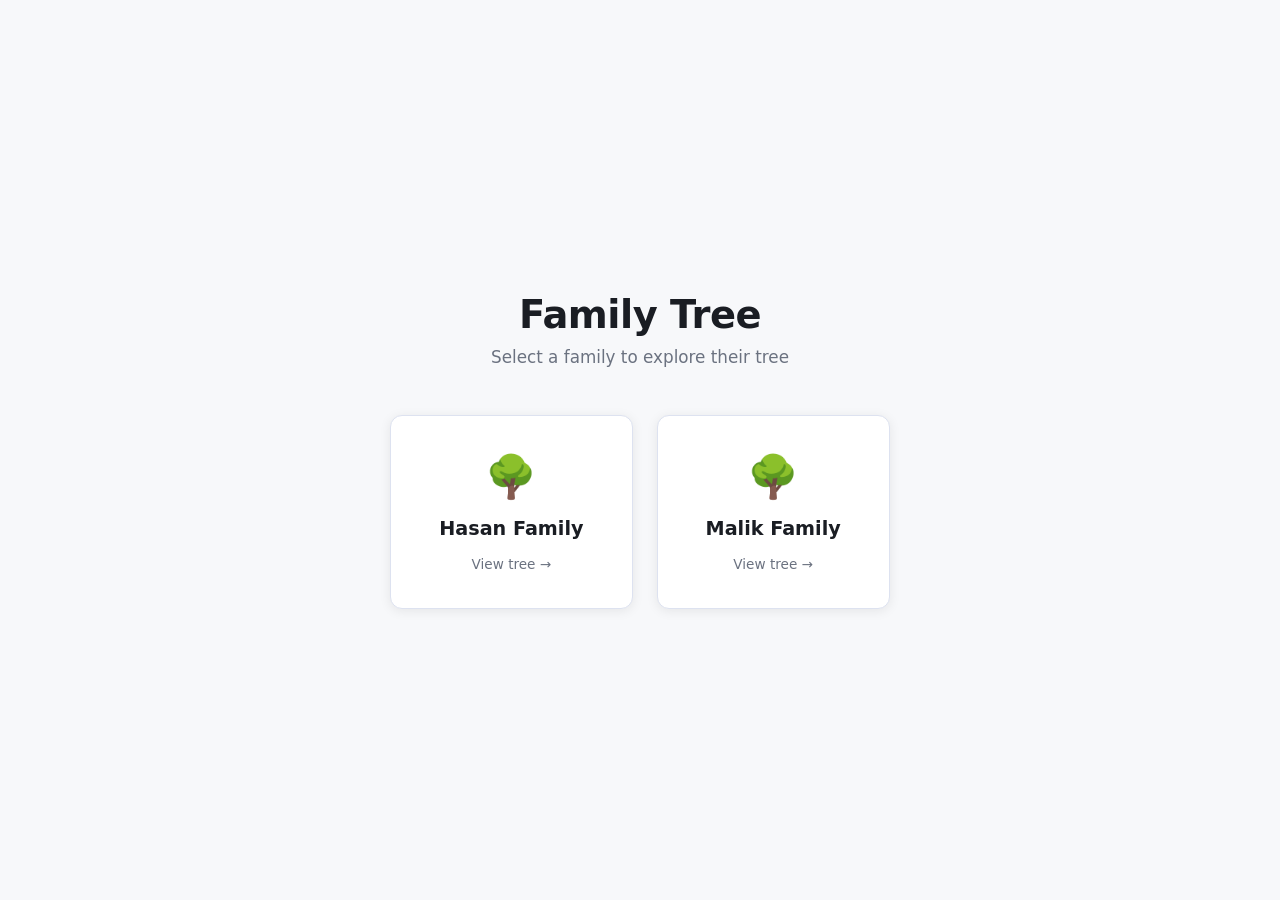
==== index.html @ c28acb2c "hasan malik family tree" ====
<!DOCTYPE html>
<html lang="en">
<head>
  <meta charset="UTF-8" />
  <meta name="viewport" content="width=device-width, initial-scale=1.0" />
  <title>Family Tree</title>
  <link rel="stylesheet" href="style.css" />
</head>
<body>

  <div class="home-page">
    <div class="hero">
      <h1>Family Tree</h1>
      <p>Select a family to explore their tree</p>
    </div>

    <div class="family-cards">
      <a class="family-card" href="tree.html?family=hasan">
        <div class="icon">🌳</div>
        <div class="label">Hasan Family</div>
        <div class="sub">View tree →</div>
      </a>

      <a class="family-card" href="tree.html?family=malik">
        <div class="icon">🌳</div>
        <div class="label">Malik Family</div>
        <div class="sub">View tree →</div>
      </a>
    </div>
  </div>

</body>
</html>
---- style.css ----
/* ── Reset & Base ─────────────────────────────────────────── */
*, *::before, *::after { box-sizing: border-box; margin: 0; padding: 0; }

:root {
  --bg:          #f7f8fa;
  --surface:     #ffffff;
  --primary:     #4f6ef7;
  --primary-h:   #3a58e0;
  --text:        #1a1d23;
  --muted:       #6b7280;
  --line:        #c9d0e3;
  --node-border: #dde2f0;
  --heart:       #e05c7a;
  --radius:      12px;
  --shadow:      0 2px 12px rgba(0,0,0,.08);
  --gap:         28px;   /* length of vertical connector lines */
}

body {
  font-family: 'Segoe UI', system-ui, sans-serif;
  background: var(--bg);
  color: var(--text);
  min-height: 100vh;
}

/* ── Shared Header ────────────────────────────────────────── */
header {
  background: var(--surface);
  border-bottom: 1px solid var(--node-border);
  padding: 18px 32px;
  display: flex;
  align-items: center;
  gap: 16px;
}

header h1 { font-size: 1.25rem; font-weight: 700; }

header a.back {
  text-decoration: none;
  color: var(--primary);
  font-size: 0.9rem;
  font-weight: 500;
}
header a.back:hover { color: var(--primary-h); }

/* ── Home Page ────────────────────────────────────────────── */
.home-page {
  display: flex;
  flex-direction: column;
  align-items: center;
  justify-content: center;
  min-height: 100vh;
  gap: 48px;
  padding: 40px 20px;
}

.home-page .hero h1 {
  font-size: 2.4rem;
  font-weight: 800;
  text-align: center;
  letter-spacing: -0.5px;
}

.home-page .hero p {
  color: var(--muted);
  text-align: center;
  margin-top: 10px;
  font-size: 1.05rem;
}

.family-cards {
  display: flex;
  gap: 24px;
  flex-wrap: wrap;
  justify-content: center;
}

.family-card {
  display: flex;
  flex-direction: column;
  align-items: center;
  gap: 16px;
  background: var(--surface);
  border: 1px solid var(--node-border);
  border-radius: var(--radius);
  padding: 36px 48px;
  box-shadow: var(--shadow);
  text-decoration: none;
  color: var(--text);
  transition: transform .15s, box-shadow .15s, border-color .15s;
  min-width: 200px;
}

.family-card:hover {
  transform: translateY(-3px);
  box-shadow: 0 6px 24px rgba(0,0,0,.12);
  border-color: var(--primary);
}

.family-card .icon  { font-size: 2.6rem; }
.family-card .label { font-size: 1.2rem; font-weight: 700; }
.family-card .sub   { font-size: 0.85rem; color: var(--muted); }

/* ── Tree Page ────────────────────────────────────────────── */
.tree-page {
  display: flex;
  flex-direction: column;
  min-height: 100vh;
}

.tree-canvas {
  flex: 1;
  overflow: auto;
  padding: 48px 32px;
  display: flex;
  justify-content: center;
  align-items: flex-start;
}

/* ── Tree Node ────────────────────────────────────────────── */
.tree-node {
  display: flex;
  flex-direction: column;
  align-items: center;
}

/* Vertical line going down from a node that has children */
.tree-node.has-children > .node-box::after {
  content: '';
  display: block;
  width: 2px;
  height: var(--gap);
  background: var(--line);
  margin: 0 auto;
}

/* ── Children Row ─────────────────────────────────────────── */
.children-row {
  display: flex;
  flex-direction: row;
  align-items: flex-start;
  justify-content: center;
}

/* Each child column */
.child-col {
  display: flex;
  flex-direction: column;
  align-items: center;
  padding: 0 20px;
  position: relative;
}

/* Vertical line: from the horizontal bar down to the child node */
.child-col::before {
  content: '';
  display: block;
  width: 2px;
  height: var(--gap);
  background: var(--line);
  flex-shrink: 0;
}

/* Horizontal bar: each child draws its half, forming a connected line.
   ::after covers from the child's center to the right edge of its column. */
.child-col::after {
  content: '';
  position: absolute;
  top: 0;
  left: 50%;
  right: 0;
  height: 2px;
  background: var(--line);
}

/* Last child: line goes from left edge to center only */
.child-col:last-child::after {
  left: 0;
  right: 50%;
}

/* Only child: no horizontal line needed */
.child-col:only-child::after {
  display: none;
}

/* ── Node Box ─────────────────────────────────────────────── */
.node-box {
  display: flex;
  flex-direction: column;
  align-items: center;
}

/* Blank invisible root — still draws the downward connector line */
.blank-box {
  min-width: 2px;
  min-height: 0;
}

/* ── Regular Name Pill ────────────────────────────────────── */
.node-label {
  background: var(--surface);
  border: 2px solid var(--node-border);
  border-radius: 50px;
  padding: 10px 24px;
  font-size: 0.95rem;
  font-weight: 600;
  white-space: nowrap;
  box-shadow: 0 2px 8px rgba(0,0,0,.06);
  transition: border-color .15s, box-shadow .15s;
  cursor: default;
}

.node-label:hover {
  border-color: var(--primary);
  box-shadow: 0 4px 16px rgba(79,110,247,.15);
}

/* ── Couple Pair ──────────────────────────────────────────── */
.couple-pair {
  display: flex;
  align-items: center;
}

/* Connect the two pills seamlessly around the heart */
.couple-pair .node-label:first-child {
  border-radius: 50px 0 0 50px;
  border-right: none;
}

.couple-pair .node-label:last-child {
  border-radius: 0 50px 50px 0;
  border-left: none;
}

.heart {
  background: var(--surface);
  border-top: 2px solid var(--node-border);
  border-bottom: 2px solid var(--node-border);
  padding: 10px 10px;
  color: var(--heart);
  font-size: 1rem;
  line-height: 1;
  display: flex;
  align-items: center;
  user-select: none;
}

/* ── Status ───────────────────────────────────────────────── */
.status-msg {
  color: var(--muted);
  font-size: 1rem;
  padding: 60px;
  text-align: center;
}
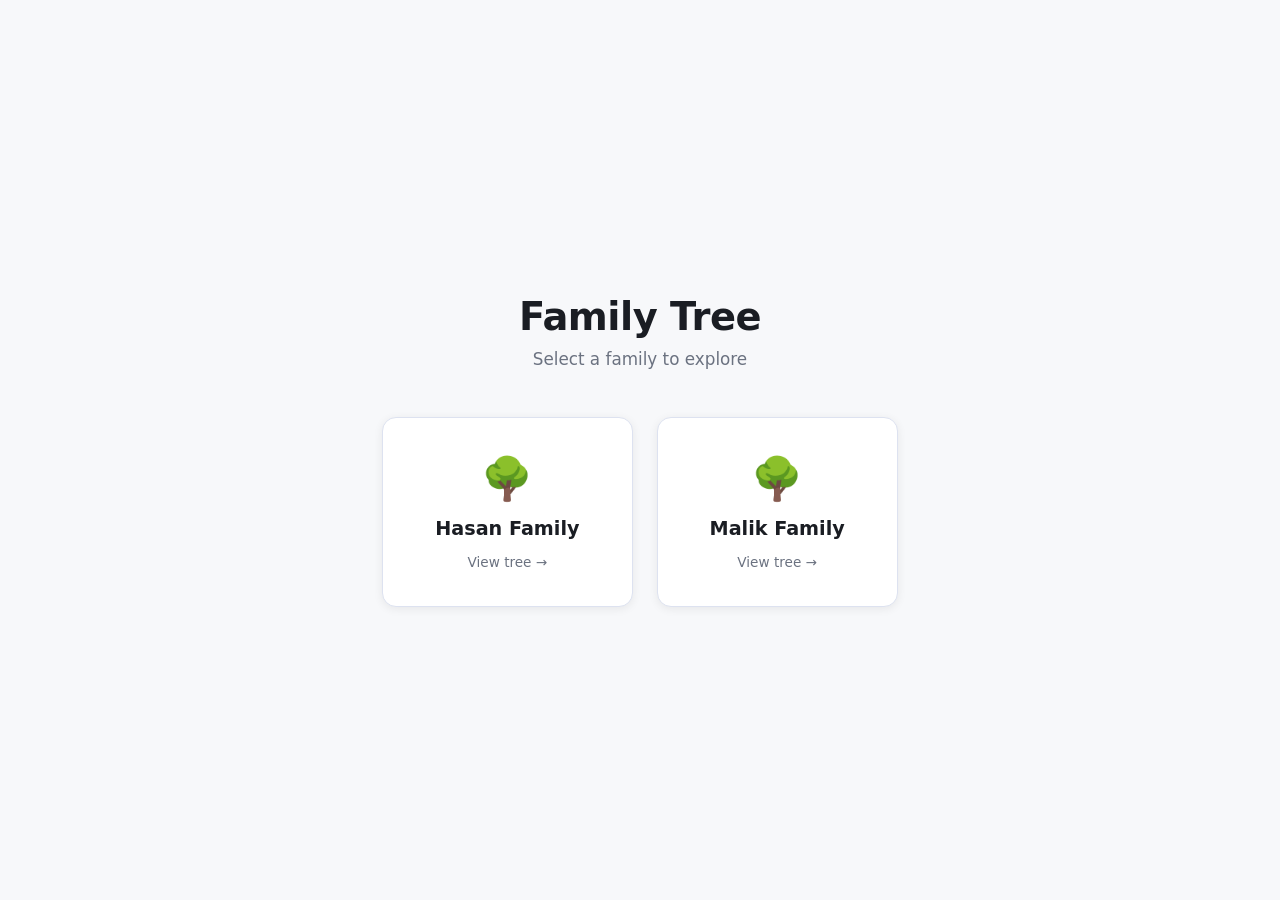
==== commit 13c798e0: "update" ====
--- a/index.html
+++ b/index.html
@@ -11,7 +11,7 @@
   <div class="home-page">
     <div class="hero">
       <h1>Family Tree</h1>
-      <p>Select a family to explore their tree</p>
+      <p>Select a family to explore</p>
     </div>
 
     <div class="family-cards">
@@ -20,7 +20,6 @@
         <div class="label">Hasan Family</div>
         <div class="sub">View tree →</div>
       </a>
-
       <a class="family-card" href="tree.html?family=malik">
         <div class="icon">🌳</div>
         <div class="label">Malik Family</div>
--- a/style.css
+++ b/style.css
@@ -5,15 +5,13 @@
   --bg:          #f7f8fa;
   --surface:     #ffffff;
   --primary:     #4f6ef7;
-  --primary-h:   #3a58e0;
   --text:        #1a1d23;
   --muted:       #6b7280;
   --line:        #c9d0e3;
   --node-border: #dde2f0;
-  --heart:       #e05c7a;
-  --radius:      12px;
-  --shadow:      0 2px 12px rgba(0,0,0,.08);
-  --gap:         28px;   /* length of vertical connector lines */
+  --marriage:    #dc2626;   /* red marriage line */
+  --shadow:      0 2px 10px rgba(0,0,0,.07);
+  --stem:        32px;
 }
 
 body {
@@ -21,9 +19,11 @@
   background: var(--bg);
   color: var(--text);
   min-height: 100vh;
-}
-
-/* ── Shared Header ────────────────────────────────────────── */
+  display: flex;
+  flex-direction: column;
+}
+
+/* ── Header ───────────────────────────────────────────────── */
 header {
   background: var(--surface);
   border-bottom: 1px solid var(--node-border);
@@ -33,7 +33,7 @@
   gap: 16px;
 }
 
-header h1 { font-size: 1.25rem; font-weight: 700; }
+header h1 { font-size: 1.2rem; font-weight: 700; }
 
 header a.back {
   text-decoration: none;
@@ -41,7 +41,7 @@
   font-size: 0.9rem;
   font-weight: 500;
 }
-header a.back:hover { color: var(--primary-h); }
+header a.back:hover { color: #3a58e0; }
 
 /* ── Home Page ────────────────────────────────────────────── */
 .home-page {
@@ -54,14 +54,14 @@
   padding: 40px 20px;
 }
 
-.home-page .hero h1 {
+.hero h1 {
   font-size: 2.4rem;
   font-weight: 800;
   text-align: center;
   letter-spacing: -0.5px;
 }
 
-.home-page .hero p {
+.hero p {
   color: var(--muted);
   text-align: center;
   margin-top: 10px;
@@ -79,11 +79,11 @@
   display: flex;
   flex-direction: column;
   align-items: center;
-  gap: 16px;
+  gap: 14px;
   background: var(--surface);
   border: 1px solid var(--node-border);
-  border-radius: var(--radius);
-  padding: 36px 48px;
+  border-radius: 14px;
+  padding: 36px 52px;
   box-shadow: var(--shadow);
   text-decoration: none;
   color: var(--text);
@@ -93,7 +93,7 @@
 
 .family-card:hover {
   transform: translateY(-3px);
-  box-shadow: 0 6px 24px rgba(0,0,0,.12);
+  box-shadow: 0 8px 28px rgba(0,0,0,.12);
   border-color: var(--primary);
 }
 
@@ -111,7 +111,7 @@
 .tree-canvas {
   flex: 1;
   overflow: auto;
-  padding: 48px 32px;
+  padding: 52px 40px;
   display: flex;
   justify-content: center;
   align-items: flex-start;
@@ -124,12 +124,12 @@
   align-items: center;
 }
 
-/* Vertical line going down from a node that has children */
+/* Vertical stem going down from this node to its children row */
 .tree-node.has-children > .node-box::after {
   content: '';
   display: block;
   width: 2px;
-  height: var(--gap);
+  height: var(--stem);
   background: var(--line);
   margin: 0 auto;
 }
@@ -142,7 +142,6 @@
   justify-content: center;
 }
 
-/* Each child column */
 .child-col {
   display: flex;
   flex-direction: column;
@@ -151,18 +150,17 @@
   position: relative;
 }
 
-/* Vertical line: from the horizontal bar down to the child node */
+/* Vertical stem from horizontal bar down to child */
 .child-col::before {
   content: '';
   display: block;
   width: 2px;
-  height: var(--gap);
+  height: var(--stem);
   background: var(--line);
   flex-shrink: 0;
 }
 
-/* Horizontal bar: each child draws its half, forming a connected line.
-   ::after covers from the child's center to the right edge of its column. */
+/* Horizontal bar — each child draws its half of the bar */
 .child-col::after {
   content: '';
   position: absolute;
@@ -173,16 +171,8 @@
   background: var(--line);
 }
 
-/* Last child: line goes from left edge to center only */
-.child-col:last-child::after {
-  left: 0;
-  right: 50%;
-}
-
-/* Only child: no horizontal line needed */
-.child-col:only-child::after {
-  display: none;
-}
+.child-col:last-child::after  { left: 0; right: 50%; }
+.child-col:only-child::after  { display: none; }
 
 /* ── Node Box ─────────────────────────────────────────────── */
 .node-box {
@@ -191,59 +181,62 @@
   align-items: center;
 }
 
-/* Blank invisible root — still draws the downward connector line */
-.blank-box {
-  min-width: 2px;
-  min-height: 0;
-}
-
-/* ── Regular Name Pill ────────────────────────────────────── */
+/* ── Single Person Pill ───────────────────────────────────── */
 .node-label {
   background: var(--surface);
   border: 2px solid var(--node-border);
-  border-radius: 50px;
-  padding: 10px 24px;
-  font-size: 0.95rem;
+  border-radius: 999px;
+  padding: 10px 22px;
+  font-size: 0.9rem;
   font-weight: 600;
   white-space: nowrap;
-  box-shadow: 0 2px 8px rgba(0,0,0,.06);
+  box-shadow: var(--shadow);
   transition: border-color .15s, box-shadow .15s;
   cursor: default;
+  user-select: none;
 }
 
 .node-label:hover {
   border-color: var(--primary);
-  box-shadow: 0 4px 16px rgba(79,110,247,.15);
+  box-shadow: 0 4px 16px rgba(79,110,247,.18);
 }
 
 /* ── Couple Pair ──────────────────────────────────────────── */
 .couple-pair {
   display: flex;
-  align-items: center;
-}
-
-/* Connect the two pills seamlessly around the heart */
+  align-items: stretch;
+}
+
+/* Left pill: open on the right side */
 .couple-pair .node-label:first-child {
-  border-radius: 50px 0 0 50px;
+  border-radius: 999px 0 0 999px;
   border-right: none;
 }
 
+/* Right pill: open on the left side */
 .couple-pair .node-label:last-child {
-  border-radius: 0 50px 50px 0;
+  border-radius: 0 999px 999px 0;
   border-left: none;
 }
 
-.heart {
+/* Red marriage line between the two pills */
+.marriage-line {
+  width: 28px;
   background: var(--surface);
   border-top: 2px solid var(--node-border);
   border-bottom: 2px solid var(--node-border);
-  padding: 10px 10px;
-  color: var(--heart);
-  font-size: 1rem;
-  line-height: 1;
-  display: flex;
-  align-items: center;
-  user-select: none;
+  display: flex;
+  align-items: center;
+  justify-content: center;
+}
+
+.marriage-line::after {
+  content: '';
+  display: block;
+  width: 100%;
+  height: 2px;
+  background: var(--marriage);
+  border-radius: 2px;
 }
 
 /* ── Status ───────────────────────────────────────────────── */
